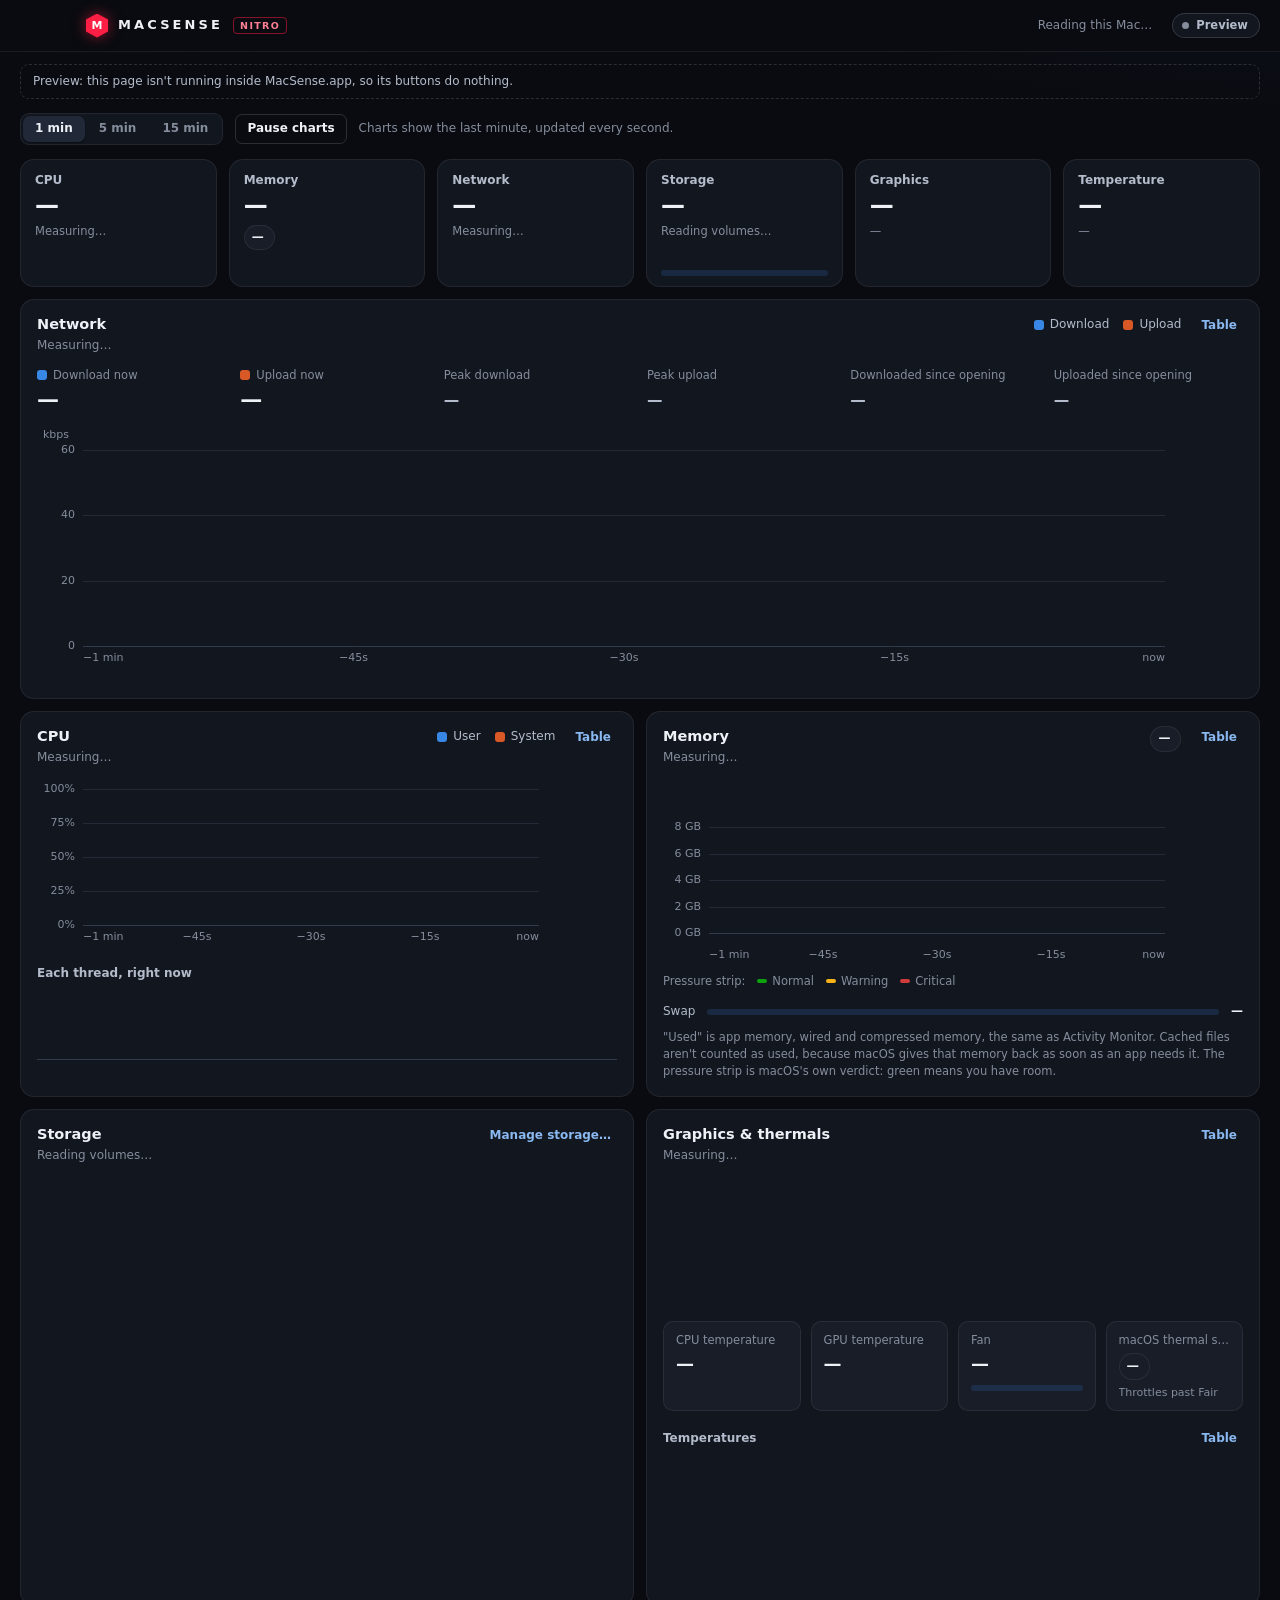
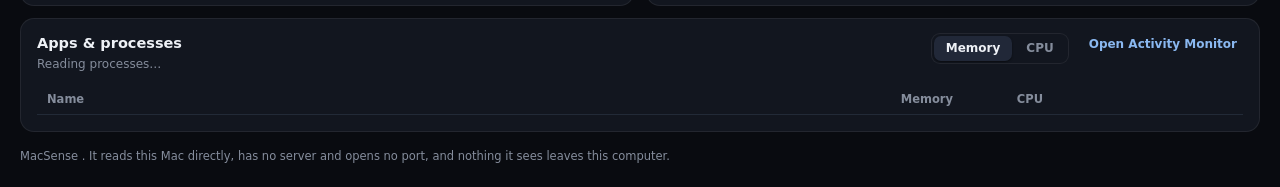
==== UI/index.html @ d36649ca "MacSense v2: native Mac app, no server Rebuilt after the v1 analysis on 2026-09-22.  - A native Swif" ====
<!doctype html>
<html lang="en">
<head>
<meta charset="utf-8">
<meta http-equiv="Content-Security-Policy" content="default-src 'none'; script-src 'self'; style-src 'self'; img-src 'self' data:; connect-src 'none'; base-uri 'none'; form-action 'none'">
<meta name="color-scheme" content="dark">
<title>MacSense</title>
<link rel="stylesheet" href="app.css">
</head>
<body>

<header class="titlebar">
  <div class="brand">
    <span class="brand-mark-wrap"><span class="brand-mark" aria-hidden="true">M</span></span>
    <span class="brand-name">MACSENSE</span>
    <span class="brand-chip">NITRO</span>
  </div>
  <div class="machine">
    <span class="machine-line" id="machine-line">Reading this Mac…</span>
    <span id="uptime"></span>
    <span class="live live-wait" id="live" role="status"><span class="live-dot" aria-hidden="true"></span><span id="live-text">Starting…</span></span>
  </div>
</header>

<div class="preview-banner" id="preview" hidden>Preview: this page isn't running inside MacSense.app, so its buttons do nothing.</div>

<nav class="controls" aria-label="Chart controls">
  <div class="segmented" role="radiogroup" aria-label="Time range">
    <button type="button" role="radio" data-range="60" aria-checked="true">1 min</button>
    <button type="button" role="radio" data-range="300" aria-checked="false">5 min</button>
    <button type="button" role="radio" data-range="900" aria-checked="false">15 min</button>
  </div>
  <button type="button" class="btn" id="pause" aria-pressed="false">Pause charts</button>
  <span class="controls-note" id="controls-note">Charts show the last minute, updated every second.</span>
</nav>

<section class="tiles" aria-label="Summary">
  <article class="tile">
    <h3 class="tile-label">CPU</h3>
    <p class="tile-value" id="kpi-cpu">—</p>
    <p class="tile-sub" id="kpi-cpu-sub">Measuring…</p>
    <canvas class="spark" id="spark-cpu" aria-hidden="true"></canvas>
  </article>
  <article class="tile">
    <h3 class="tile-label">Memory</h3>
    <p class="tile-value" id="kpi-mem">—</p>
    <span class="status" id="kpi-mem-sub">—</span>
    <canvas class="spark" id="spark-mem" aria-hidden="true"></canvas>
  </article>
  <article class="tile">
    <h3 class="tile-label">Network</h3>
    <p class="tile-value" id="kpi-net">—</p>
    <p class="tile-sub" id="kpi-net-sub">Measuring…</p>
    <canvas class="spark" id="spark-net" aria-hidden="true"></canvas>
  </article>
  <article class="tile">
    <h3 class="tile-label">Storage</h3>
    <p class="tile-value" id="kpi-disk">—</p>
    <p class="tile-sub" id="kpi-disk-sub">Reading volumes…</p>
    <div class="meter sm" id="kpi-disk-meter"><span></span></div>
  </article>
  <article class="tile">
    <h3 class="tile-label">Graphics</h3>
    <p class="tile-value" id="kpi-gpu">—</p>
    <p class="tile-sub" id="kpi-gpu-sub">—</p>
    <canvas class="spark" id="spark-gpu" aria-hidden="true"></canvas>
  </article>
  <article class="tile">
    <h3 class="tile-label">Temperature</h3>
    <p class="tile-value" id="kpi-temp">—</p>
    <p class="tile-sub" id="kpi-temp-sub">—</p>
    <canvas class="spark" id="spark-temp" aria-hidden="true"></canvas>
  </article>
</section>

<main class="grid">

  <article class="card wide" aria-labelledby="net-title">
    <header class="card-head">
      <div class="card-title">
        <h2 id="net-title">Network</h2>
        <p class="card-sub" id="net-sub">Measuring…</p>
      </div>
      <div class="legend" id="net-legend"></div>
      <button type="button" class="link" data-table-for="net" aria-pressed="false">Table</button>
    </header>
    <div class="stat-row">
      <div class="stat"><span class="stat-label"><span class="swatch" id="net-key-down"></span>Download now</span><span class="stat-value" id="net-down">—</span></div>
      <div class="stat"><span class="stat-label"><span class="swatch" id="net-key-up"></span>Upload now</span><span class="stat-value" id="net-up">—</span></div>
      <div class="stat"><span class="stat-label">Peak download</span><span class="stat-value sm" id="net-peak-down">—</span></div>
      <div class="stat"><span class="stat-label">Peak upload</span><span class="stat-value sm" id="net-peak-up">—</span></div>
      <div class="stat"><span class="stat-label">Downloaded since opening</span><span class="stat-value sm" id="net-total-down">—</span></div>
      <div class="stat"><span class="stat-label">Uploaded since opening</span><span class="stat-value sm" id="net-total-up">—</span></div>
    </div>
    <div class="chart" id="chart-net"></div>
    <div class="ifaces" id="net-ifaces"></div>
  </article>

  <article class="card" aria-labelledby="cpu-title">
    <header class="card-head">
      <div class="card-title">
        <h2 id="cpu-title">CPU</h2>
        <p class="card-sub" id="cpu-sub">Measuring…</p>
      </div>
      <div class="legend" id="cpu-legend"></div>
      <button type="button" class="link" data-table-for="cpu" aria-pressed="false">Table</button>
    </header>
    <div class="chart" id="chart-cpu"></div>
    <div class="section-head"><h3 class="section-label">Each thread, right now<span id="threads-note"></span></h3></div>
    <div class="threads" id="cpu-threads" role="list" aria-label="Load on each CPU thread"></div>
    <div class="thread-axis" id="cpu-thread-axis" aria-hidden="true"></div>
  </article>

  <article class="card" aria-labelledby="mem-title">
    <header class="card-head">
      <div class="card-title">
        <h2 id="mem-title">Memory</h2>
        <p class="card-sub" id="mem-sub">Measuring…</p>
      </div>
      <span class="status" id="mem-pressure">—</span>
      <button type="button" class="link" data-table-for="mem" aria-pressed="false">Table</button>
    </header>
    <div class="stack" id="mem-stack" role="img" aria-label="Memory breakdown"></div>
    <ul class="stack-legend" id="mem-legend"></ul>
    <div class="chart" id="chart-mem"></div>
    <div class="band-legend" aria-hidden="true">
      <span>Pressure strip:</span>
      <span><i id="band-good"></i>Normal</span>
      <span><i id="band-warning"></i>Warning</span>
      <span><i id="band-critical"></i>Critical</span>
    </div>
    <div class="swap-row">
      <span>Swap</span>
      <div class="meter sm" id="mem-swap-meter"><span></span></div>
      <span class="num" id="mem-swap-text">—</span>
    </div>
    <p class="explain">"Used" is app memory, wired and compressed memory, the same as Activity Monitor. Cached files aren't counted as used, because macOS gives that memory back as soon as an app needs it. The pressure strip is macOS's own verdict: green means you have room.</p>
  </article>

  <article class="card" aria-labelledby="storage-title">
    <header class="card-head">
      <div class="card-title">
        <h2 id="storage-title">Storage</h2>
        <p class="card-sub" id="storage-sub">Reading volumes…</p>
      </div>
      <button type="button" class="link" id="open-storage">Manage storage…</button>
    </header>
    <ul class="volumes" id="volumes"></ul>
  </article>

  <article class="card" aria-labelledby="gpu-title">
    <header class="card-head">
      <div class="card-title">
        <h2 id="gpu-title">Graphics &amp; thermals</h2>
        <p class="card-sub" id="gpu-sub">Measuring…</p>
      </div>
      <div class="legend" id="gpu-legend"></div>
      <button type="button" class="link" data-table-for="gpu" aria-pressed="false">Table</button>
    </header>
    <div class="chart" id="chart-gpu"></div>
    <div class="thermals">
      <div class="thermal" id="th-cpu"><div class="k">CPU temperature</div><div class="v">—</div><div class="s"></div></div>
      <div class="thermal" id="th-gpu"><div class="k">GPU temperature</div><div class="v">—</div><div class="s"></div></div>
      <div class="thermal" id="th-fan"><div class="k">Fan</div><div class="v">—</div><div class="meter sm"><span></span></div><div class="s"></div></div>
      <div class="thermal" id="th-state"><div class="k">macOS thermal state</div><div class="v"><span class="status" id="th-state-chip">—</span></div><div class="s">Throttles past Fair</div></div>
    </div>
    <div class="section-head">
      <h3 class="section-label">Temperatures</h3>
      <div class="legend" id="temp-legend"></div>
      <button type="button" class="link" data-table-for="temp" aria-pressed="false">Table</button>
    </div>
    <div class="chart" id="chart-temp"></div>
  </article>

  <article class="card wide" aria-labelledby="procs-title">
    <header class="card-head">
      <div class="card-title">
        <h2 id="procs-title">Apps &amp; processes</h2>
        <p class="card-sub" id="procs-sub">Reading processes…</p>
      </div>
      <div class="segmented" role="radiogroup" aria-label="Sort by">
        <button type="button" role="radio" data-sort="memory" aria-checked="true">Memory</button>
        <button type="button" role="radio" data-sort="cpu" aria-checked="false">CPU</button>
      </div>
      <button type="button" class="link" id="open-am">Open Activity Monitor</button>
    </header>
    <table class="procs">
      <colgroup><col><col class="c-mem"><col class="c-cpu"><col class="c-act"></colgroup>
      <thead><tr><th scope="col">Name</th><th scope="col" class="num">Memory</th><th scope="col" class="num">CPU</th><th scope="col" class="num"><span class="sr-only">Actions</span></th></tr></thead>
      <tbody id="procs-body"></tbody>
    </table>
  </article>

</main>

<footer class="footer">MacSense <span id="app-version"></span>. It reads this Mac directly, has no server and opens no port, and nothing it sees leaves this computer.</footer>

<dialog id="confirm" aria-labelledby="confirm-title" aria-describedby="confirm-body">
  <h2 id="confirm-title">Quit?</h2>
  <p id="confirm-body"></p>
  <div class="dialog-actions">
    <button type="button" class="btn" id="confirm-cancel">Cancel</button>
    <button type="button" class="btn primary" id="confirm-ok">Quit</button>
  </div>
</dialog>
<div class="toast" id="toast" role="status" aria-live="polite"></div>
<div class="tooltip" id="tooltip" role="tooltip" hidden></div>

<script src="charts.js"></script>
<script src="app.js"></script>
</body>
</html>
---- UI/app.css ----
/* MacSense, dark only. Series colours are the validated categorical slots 1–4 (checked against
   --surface: lightness, chroma, colour-blind separation and contrast all pass). Status colours are
   reserved for state and always come with an icon and a word. */
:root {
  color-scheme: dark;
  --page: #090b10;
  --surface: #12161f;
  --surface-2: #181d28;
  --surface-3: #212838;
  --border: rgba(255, 255, 255, 0.07);
  --border-strong: rgba(255, 255, 255, 0.14);
  --ink: #eef1f6;
  --ink-2: #b4bccb;
  --ink-3: #858d9c;
  --grid: #222a37;
  --axis: #323b4b;
  --series-1: #3987e5;
  --series-2: #d95926;
  --series-3: #199e70;
  --series-4: #c98500;
  --good: #0ca30c;
  --warning: #fab219;
  --serious: #ec835a;
  --critical: #d03b3b;
  --brand: #ff1e44;
  --link: #8ab8f0;
  --radius: 14px;
  --font: system-ui, -apple-system, "SF Pro Text", "Helvetica Neue", sans-serif;
  --mono: ui-monospace, "SF Mono", Menlo, monospace;
}

* { box-sizing: border-box; }
html, body { margin: 0; }
body {
  min-height: 100vh;
  background-color: var(--page);
  background-image:
    radial-gradient(1100px 420px at 8% -12%, rgba(255, 30, 68, 0.07), transparent 70%),
    radial-gradient(900px 380px at 100% -8%, rgba(57, 135, 229, 0.06), transparent 70%);
  background-repeat: no-repeat;
  color: var(--ink);
  font: 13px/1.45 var(--font);
  -webkit-font-smoothing: antialiased;
  -webkit-user-select: none;
  user-select: none;
  cursor: default;
}
h1, h2, h3, p { margin: 0; }
button { font: inherit; color: inherit; }
[hidden] { display: none !important; }
.sr-only { position: absolute; width: 1px; height: 1px; overflow: hidden; clip-path: inset(50%); white-space: nowrap; }

::-webkit-scrollbar { width: 11px; height: 11px; }
::-webkit-scrollbar-thumb { background: rgba(255, 255, 255, 0.13); border-radius: 10px; border: 3px solid var(--page); }
::-webkit-scrollbar-track { background: transparent; }

/* ---------------------------------------------------------------- title bar (window drag area) */
.titlebar {
  position: sticky;
  top: 0;
  z-index: 20;
  height: 52px;
  display: flex;
  align-items: center;
  justify-content: space-between;
  gap: 20px;
  padding: 0 20px 0 86px;              /* room for the traffic lights */
  background: var(--page);              /* opaque on purpose: a blurred header re-renders every frame */
  border-bottom: 1px solid var(--border);
}
.brand { display: flex; align-items: center; gap: 10px; flex: none; }
.brand-mark-wrap { filter: drop-shadow(0 0 7px rgba(255, 30, 68, 0.55)); }
.brand-mark {
  width: 22px;
  height: 24px;
  display: grid;
  place-items: center;
  background: var(--brand);
  color: #fff;
  font-weight: 800;
  font-size: 11px;
  clip-path: polygon(50% 0, 100% 25%, 100% 75%, 50% 100%, 0 75%, 0 25%);
}
.brand-name { font-weight: 800; font-size: 13px; letter-spacing: 0.24em; }
.brand-chip {
  font-size: 9.5px;
  font-weight: 700;
  letter-spacing: 0.14em;
  color: #ff8095;
  border: 1px solid rgba(255, 30, 68, 0.5);
  border-radius: 4px;
  padding: 1px 6px;
}
.machine {
  display: flex;
  align-items: center;
  gap: 10px;
  min-width: 0;
  color: var(--ink-3);
  font-size: 12px;
  white-space: nowrap;
}
.machine-line { overflow: hidden; text-overflow: ellipsis; min-width: 0; }
.live {
  display: inline-flex;
  align-items: center;
  gap: 7px;
  flex: none;
  padding: 3px 11px 3px 9px;
  border-radius: 999px;
  border: 1px solid var(--border-strong);
  background: var(--surface);
  color: var(--ink-2);
  font-size: 11.5px;
  font-weight: 600;
}
.live-dot { width: 7px; height: 7px; border-radius: 50%; background: var(--ink-3); }
/* No looping animation: a monitor shouldn't spend the CPU it's measuring. */
.live-good .live-dot { background: var(--good); box-shadow: 0 0 0 3px rgba(12, 163, 12, 0.18); }
.live-warning .live-dot { background: var(--warning); }
.live-paused .live-dot { background: var(--ink-3); }

/* ---------------------------------------------------------------- controls row */
.controls { display: flex; align-items: center; gap: 12px; padding: 14px 20px 2px; flex-wrap: wrap; }
.controls-note { color: var(--ink-3); font-size: 12px; }
.segmented {
  display: inline-flex;
  padding: 2px;
  gap: 2px;
  border-radius: 9px;
  background: var(--surface);
  border: 1px solid var(--border);
}
.segmented button {
  appearance: none;
  border: 0;
  background: transparent;
  color: var(--ink-3);
  font-weight: 600;
  font-size: 12px;
  padding: 4px 12px;
  border-radius: 7px;
  cursor: pointer;
}
.segmented button:hover { color: var(--ink-2); }
.segmented button[aria-checked="true"] { background: var(--surface-3); color: var(--ink); box-shadow: 0 1px 2px rgba(0, 0, 0, 0.45); }

.btn {
  appearance: none;
  display: inline-flex;
  align-items: center;
  gap: 6px;
  border: 1px solid var(--border-strong);
  border-radius: 7px;
  background: transparent;
  color: var(--ink);
  font-weight: 600;
  font-size: 12px;
  padding: 5px 11px;
  cursor: pointer;
  white-space: nowrap;
}
.btn:hover { background: rgba(255, 255, 255, 0.06); }
.btn:active { background: rgba(255, 255, 255, 0.1); }
.btn:disabled { opacity: 0.38; cursor: not-allowed; background: transparent; }
.btn.sm { padding: 3px 9px; font-size: 11.5px; }
.btn.danger { color: #ff9d9d; border-color: rgba(208, 59, 59, 0.55); }
.btn.danger:hover { background: rgba(208, 59, 59, 0.14); }
.btn.primary { background: var(--series-1); border-color: var(--series-1); color: #fff; }
.btn.primary:hover { background: #4a93ea; }
.btn.primary.danger { background: var(--critical); border-color: var(--critical); color: #fff; }
.btn.primary.danger:hover { background: #db4c4c; }
.btn svg { width: 13px; height: 13px; }
.link {
  appearance: none;
  border: 0;
  background: none;
  color: var(--link);
  font-weight: 600;
  font-size: 12px;
  padding: 3px 6px;
  border-radius: 6px;
  cursor: pointer;
  white-space: nowrap;
}
.link:hover { background: rgba(138, 184, 240, 0.1); }
:focus-visible { outline: 2px solid var(--series-1); outline-offset: 2px; }

.preview-banner {
  margin: 12px 20px 0;
  padding: 8px 12px;
  border: 1px dashed var(--border-strong);
  border-radius: 9px;
  color: var(--ink-2);
  font-size: 12px;
}

/* ---------------------------------------------------------------- summary tiles */
.tiles {
  display: grid;
  grid-template-columns: repeat(6, minmax(0, 1fr));
  gap: 12px;
  padding: 12px 20px;
}
.tile {
  position: relative;
  display: flex;
  flex-direction: column;
  min-width: 0;
  min-height: 112px;
  padding: 12px 14px 10px;
  background: var(--surface);
  border: 1px solid var(--border);
  border-radius: var(--radius);
}
.tile-label { font-size: 12px; font-weight: 600; color: var(--ink-2); }
.tile-value { margin-top: 3px; font-size: 24px; font-weight: 650; letter-spacing: -0.01em; line-height: 1.15; white-space: nowrap; }
.tile-value small { margin-left: 4px; font-size: 12.5px; font-weight: 500; color: var(--ink-3); letter-spacing: 0; }
.tile-sub { margin-top: 3px; font-size: 11.5px; color: var(--ink-3); white-space: nowrap; overflow: hidden; text-overflow: ellipsis; }
.tile .status { margin-top: 5px; align-self: flex-start; }
.spark { display: block; width: 100%; height: 26px; margin-top: auto; padding-top: 6px; }
.tile .meter { margin-top: auto; }

/* ---------------------------------------------------------------- cards */
.grid {
  display: grid;
  grid-template-columns: repeat(2, minmax(0, 1fr));
  gap: 12px;
  padding: 0 20px 12px;
}
.card {
  min-width: 0;
  padding: 14px 16px 16px;
  background: var(--surface);
  border: 1px solid var(--border);
  border-radius: var(--radius);
}
.card.wide { grid-column: 1 / -1; }
.card-head { display: flex; align-items: flex-start; gap: 14px; margin-bottom: 12px; }
.card-title { flex: 1; min-width: 0; }
.card h2 { font-size: 14.5px; font-weight: 650; }
.card-sub { margin-top: 2px; font-size: 12px; color: var(--ink-3); }
.section-head { display: flex; align-items: center; gap: 12px; margin: 16px 0 8px; }
.section-label { flex: 1; font-size: 12px; font-weight: 600; color: var(--ink-2); }
.section-label span { font-weight: 400; color: var(--ink-3); margin-left: 6px; }

.legend { display: flex; flex-wrap: wrap; align-items: center; gap: 14px; font-size: 12px; color: var(--ink-2); padding-top: 2px; }
.legend-item { display: inline-flex; align-items: center; gap: 6px; }
.swatch { display: inline-block; width: 10px; height: 10px; border-radius: 3px; flex: none; }
.swatch-free { background: var(--surface-3); box-shadow: inset 0 0 0 1px var(--border-strong); }
.key-line { display: inline-block; width: 14px; height: 2px; border-radius: 1px; flex: none; }

/* ---------------------------------------------------------------- charts */
.chart { position: relative; }
.chart canvas { display: block; border-radius: 6px; }
.chart canvas:focus { outline: none; }
.chart canvas:focus-visible { box-shadow: 0 0 0 2px var(--series-1); }
.chart-table { max-height: 280px; overflow: auto; }
table.data { width: 100%; border-collapse: collapse; font-size: 12px; font-variant-numeric: tabular-nums; }
table.data th {
  position: sticky;
  top: 0;
  background: var(--surface);
  padding: 5px 10px;
  text-align: right;
  font-weight: 600;
  color: var(--ink-3);
  border-bottom: 1px solid var(--grid);
}
table.data td { padding: 4px 10px; text-align: right; color: var(--ink-2); border-bottom: 1px solid rgba(255, 255, 255, 0.035); }
table.data th:first-child, table.data td:first-child { text-align: left; }

/* ---------------------------------------------------------------- stat rows */
.stat-row { display: grid; grid-template-columns: repeat(6, minmax(0, 1fr)); gap: 14px; margin: 2px 0 14px; }
.stat { display: flex; flex-direction: column; gap: 1px; min-width: 0; }
.stat-label { display: flex; align-items: center; gap: 6px; font-size: 11.5px; color: var(--ink-3); white-space: nowrap; }
.stat-value { font-size: 22px; font-weight: 650; white-space: nowrap; }
.stat-value.sm { font-size: 15.5px; font-weight: 600; color: var(--ink-2); padding-top: 5px; }

.ifaces { display: flex; flex-wrap: wrap; gap: 8px; margin-top: 12px; }
.iface {
  display: inline-flex;
  align-items: baseline;
  gap: 10px;
  padding: 6px 10px;
  border-radius: 8px;
  background: var(--surface-2);
  border: 1px solid var(--border);
  font-size: 12px;
}
.iface-name { font-weight: 600; }
.iface-meta { color: var(--ink-3); }
.iface-rate { color: var(--ink-2); font-variant-numeric: tabular-nums; }

/* ---------------------------------------------------------------- CPU threads */
.threads {
  display: flex;
  align-items: flex-end;
  gap: 6px;
  height: 70px;
  padding: 0 2px;
  border-bottom: 1px solid var(--axis);
}
.thread { flex: 1; height: 100%; display: flex; align-items: flex-end; justify-content: center; border-radius: 4px; }
.thread:focus-visible { outline-offset: 0; }
.thread-fill { width: 100%; max-width: 22px; min-height: 2px; background: var(--series-1); border-radius: 4px 4px 0 0; }
.thread:hover .thread-fill { background: #5a9cec; }
.thread-axis { display: flex; gap: 6px; padding: 4px 2px 0; font-size: 10.5px; color: var(--ink-3); font-variant-numeric: tabular-nums; }
.thread-axis span { flex: 1; text-align: center; }

/* ---------------------------------------------------------------- memory */
.stack { display: flex; gap: 2px; height: 14px; margin: 2px 0 10px; border-radius: 4px; overflow: hidden; }
.stack > span { display: block; height: 100%; min-width: 2px; flex: 0 1 0; }
.stack > span.free { background: var(--surface-3); }
.stack-legend {
  display: grid;
  grid-template-columns: repeat(auto-fill, minmax(160px, 1fr));
  gap: 6px 16px;
  margin: 0 0 14px;
  padding: 0;
  list-style: none;
  font-size: 12px;
}
.stack-legend li { display: flex; align-items: center; gap: 7px; color: var(--ink-2); min-width: 0; }
.stack-legend .v { margin-left: auto; color: var(--ink); font-weight: 600; font-variant-numeric: tabular-nums; }
.band-legend { display: flex; flex-wrap: wrap; gap: 12px; margin-top: 6px; font-size: 11.5px; color: var(--ink-3); }
.band-legend span { display: inline-flex; align-items: center; gap: 5px; }
.band-legend i { display: inline-block; width: 10px; height: 4px; border-radius: 2px; }
.swap-row { display: grid; grid-template-columns: auto 1fr auto; align-items: center; gap: 12px; margin-top: 14px; font-size: 12px; color: var(--ink-2); }
.swap-row .num { color: var(--ink); font-weight: 600; font-variant-numeric: tabular-nums; }
.explain { margin-top: 8px; font-size: 11.5px; color: var(--ink-3); line-height: 1.5; }

/* ---------------------------------------------------------------- status chip */
.status {
  display: inline-flex;
  align-items: center;
  gap: 6px;
  padding: 3px 10px 3px 7px;
  border-radius: 999px;
  background: var(--surface-2);
  border: 1px solid var(--border);
  color: var(--ink);
  font-size: 12px;
  font-weight: 600;
  white-space: nowrap;
}
.status svg { width: 14px; height: 14px; flex: none; }
.tone-good svg { color: var(--good); }
.tone-warning svg { color: var(--warning); }
.tone-serious svg { color: var(--serious); }
.tone-critical svg { color: var(--critical); }

/* ---------------------------------------------------------------- meters (track = lighter step of the fill) */
.meter { height: 8px; border-radius: 4px; background: rgba(57, 135, 229, 0.17); overflow: hidden; }
.meter > span { display: block; height: 100%; width: 0; border-radius: 4px; background: var(--series-1); }
.meter.sm { height: 6px; }
.meter.warn { background: rgba(250, 178, 25, 0.17); }
.meter.warn > span { background: var(--warning); }
.meter.crit { background: rgba(208, 59, 59, 0.2); }
.meter.crit > span { background: var(--critical); }

/* ---------------------------------------------------------------- storage */
.volumes { display: flex; flex-direction: column; gap: 10px; margin: 0; padding: 0; list-style: none; }
.volume {
  display: grid;
  grid-template-columns: 34px minmax(0, 1fr) auto;
  gap: 6px 12px;
  align-items: center;
  padding: 12px 14px;
  border-radius: 11px;
  background: var(--surface-2);
  border: 1px solid var(--border);
}
.volume-icon { grid-row: 1 / span 3; align-self: start; width: 34px; height: 34px; color: var(--ink-2); }
.volume-name { font-size: 13.5px; font-weight: 650; overflow: hidden; text-overflow: ellipsis; white-space: nowrap; }
.volume-kind { font-size: 12px; color: var(--ink-3); overflow: hidden; text-overflow: ellipsis; white-space: nowrap; }
.volume-pct { grid-column: 3; grid-row: 1 / span 2; font-size: 18px; font-weight: 650; text-align: right; }
.volume-pct small { display: block; font-size: 11px; font-weight: 500; color: var(--ink-3); }
.volume .meter { grid-column: 2 / 4; }
.volume-foot { grid-column: 2 / 4; display: flex; align-items: center; justify-content: space-between; gap: 10px; font-size: 12px; color: var(--ink-2); }
.volume-actions { display: flex; gap: 6px; flex: none; }
.volume .status { justify-self: start; }

/* ---------------------------------------------------------------- graphics & thermals */
.thermals { display: grid; grid-template-columns: repeat(4, minmax(0, 1fr)); gap: 10px; margin: 14px 0 4px; }
.thermal { min-width: 0; padding: 10px 12px; border-radius: 10px; background: var(--surface-2); border: 1px solid var(--border); }
.thermal .k { font-size: 11.5px; color: var(--ink-3); white-space: nowrap; overflow: hidden; text-overflow: ellipsis; }
.thermal .v { margin-top: 3px; font-size: 18px; font-weight: 650; white-space: nowrap; }
.thermal .v .status { font-size: 12.5px; }
.thermal .s { margin-top: 5px; font-size: 11px; color: var(--ink-3); overflow: hidden; text-overflow: ellipsis; white-space: nowrap; }
.thermal .meter { margin-top: 7px; }

/* ---------------------------------------------------------------- processes */
table.procs { width: 100%; border-collapse: collapse; table-layout: fixed; font-size: 12.5px; }
.procs th {
  padding: 6px 10px;
  text-align: left;
  font-size: 11.5px;
  font-weight: 600;
  color: var(--ink-3);
  border-bottom: 1px solid var(--grid);
}
.procs th.num, .procs td.num { text-align: right; font-variant-numeric: tabular-nums; }
.procs td { padding: 7px 10px; border-bottom: 1px solid rgba(255, 255, 255, 0.035); vertical-align: middle; }
.procs tbody tr:hover td { background: rgba(255, 255, 255, 0.025); }
.procs col.c-mem { width: 230px; }
.procs col.c-cpu { width: 90px; }
.procs col.c-act { width: 190px; }
.p-name { display: flex; align-items: center; gap: 10px; min-width: 0; }
.p-icon { width: 22px; height: 22px; flex: none; }
.p-glyph {
  display: grid;
  place-items: center;
  width: 22px;
  height: 22px;
  flex: none;
  border-radius: 6px;
  background: var(--surface-3);
  color: var(--ink-3);
  font: 700 9px var(--mono);
}
.p-text { display: flex; flex-direction: column; min-width: 0; }
.p-title, .p-detail { overflow: hidden; text-overflow: ellipsis; white-space: nowrap; -webkit-user-select: text; user-select: text; }
.p-title { font-weight: 600; }
.p-detail { font-size: 11px; color: var(--ink-3); }
.p-badge { margin-left: 6px; font-size: 10px; font-weight: 600; color: var(--ink-3); border: 1px solid var(--border-strong); border-radius: 4px; padding: 0 5px; }
.p-mem { display: flex; align-items: center; justify-content: flex-end; gap: 10px; }
.p-bar { width: 96px; height: 6px; flex: none; border-radius: 3px; background: rgba(57, 135, 229, 0.15); overflow: hidden; }
.p-bar > span { display: block; height: 100%; border-radius: 3px; background: var(--series-1); }
.p-mem .num { min-width: 64px; text-align: right; }
.p-actions { display: flex; justify-content: flex-end; gap: 6px; }
.p-lock { display: inline-flex; align-items: center; gap: 5px; color: var(--ink-3); font-size: 11.5px; }
.p-lock svg { width: 12px; height: 12px; }

.footer { padding: 4px 20px 22px; color: var(--ink-3); font-size: 11.5px; }

/* ---------------------------------------------------------------- overlays */
.tooltip {
  position: fixed;
  z-index: 50;
  min-width: 150px;
  padding: 8px 11px 7px;
  pointer-events: none;
  background: #1d2330;
  border: 1px solid var(--border-strong);
  border-radius: 10px;
  box-shadow: 0 14px 34px rgba(0, 0, 0, 0.5);
  font-size: 12px;
}
.tt-time { margin-bottom: 4px; font-size: 11px; color: var(--ink-3); font-variant-numeric: tabular-nums; white-space: nowrap; }
.tt-row { display: flex; align-items: center; gap: 8px; line-height: 1.75; white-space: nowrap; }
.tt-value { font-weight: 650; color: var(--ink); font-variant-numeric: tabular-nums; }
.tt-label { color: var(--ink-2); }

dialog {
  width: min(430px, calc(100vw - 40px));
  padding: 20px 22px 16px;
  background: var(--surface-2);
  color: var(--ink);
  border: 1px solid var(--border-strong);
  border-radius: 14px;
  box-shadow: 0 26px 70px rgba(0, 0, 0, 0.6);
}
dialog::backdrop { background: rgba(4, 6, 10, 0.55); -webkit-backdrop-filter: blur(3px); backdrop-filter: blur(3px); }
dialog h2 { font-size: 15px; font-weight: 650; margin-bottom: 8px; }
dialog p { color: var(--ink-2); line-height: 1.55; margin-bottom: 18px; }
.dialog-actions { display: flex; justify-content: flex-end; gap: 8px; }

.toast {
  position: fixed;
  right: 20px;
  bottom: 20px;
  z-index: 60;
  display: flex;
  align-items: flex-start;
  gap: 9px;
  max-width: 400px;
  padding: 11px 14px;
  background: #1d2330;
  border: 1px solid var(--border-strong);
  border-radius: 12px;
  box-shadow: 0 16px 40px rgba(0, 0, 0, 0.5);
  font-size: 12.5px;
  opacity: 0;
  transform: translateY(14px);
  pointer-events: none;
  transition: opacity 0.22s ease, transform 0.22s ease;
}
.toast.show { opacity: 1; transform: none; }
.toast svg { width: 16px; height: 16px; flex: none; margin-top: 1px; }

/* ---------------------------------------------------------------- narrow windows */
@media (max-width: 1240px) {
  .tiles { grid-template-columns: repeat(3, minmax(0, 1fr)); }
  .stat-row { grid-template-columns: repeat(3, minmax(0, 1fr)); }
}
@media (max-width: 1060px) {
  .grid { grid-template-columns: minmax(0, 1fr); }
  .thermals { grid-template-columns: repeat(2, minmax(0, 1fr)); }
  .procs col.c-act { width: 150px; }
  .p-bar { display: none; }
}
@media (prefers-reduced-motion: reduce) {
  *, *::before, *::after { transition: none !important; animation: none !important; }
}
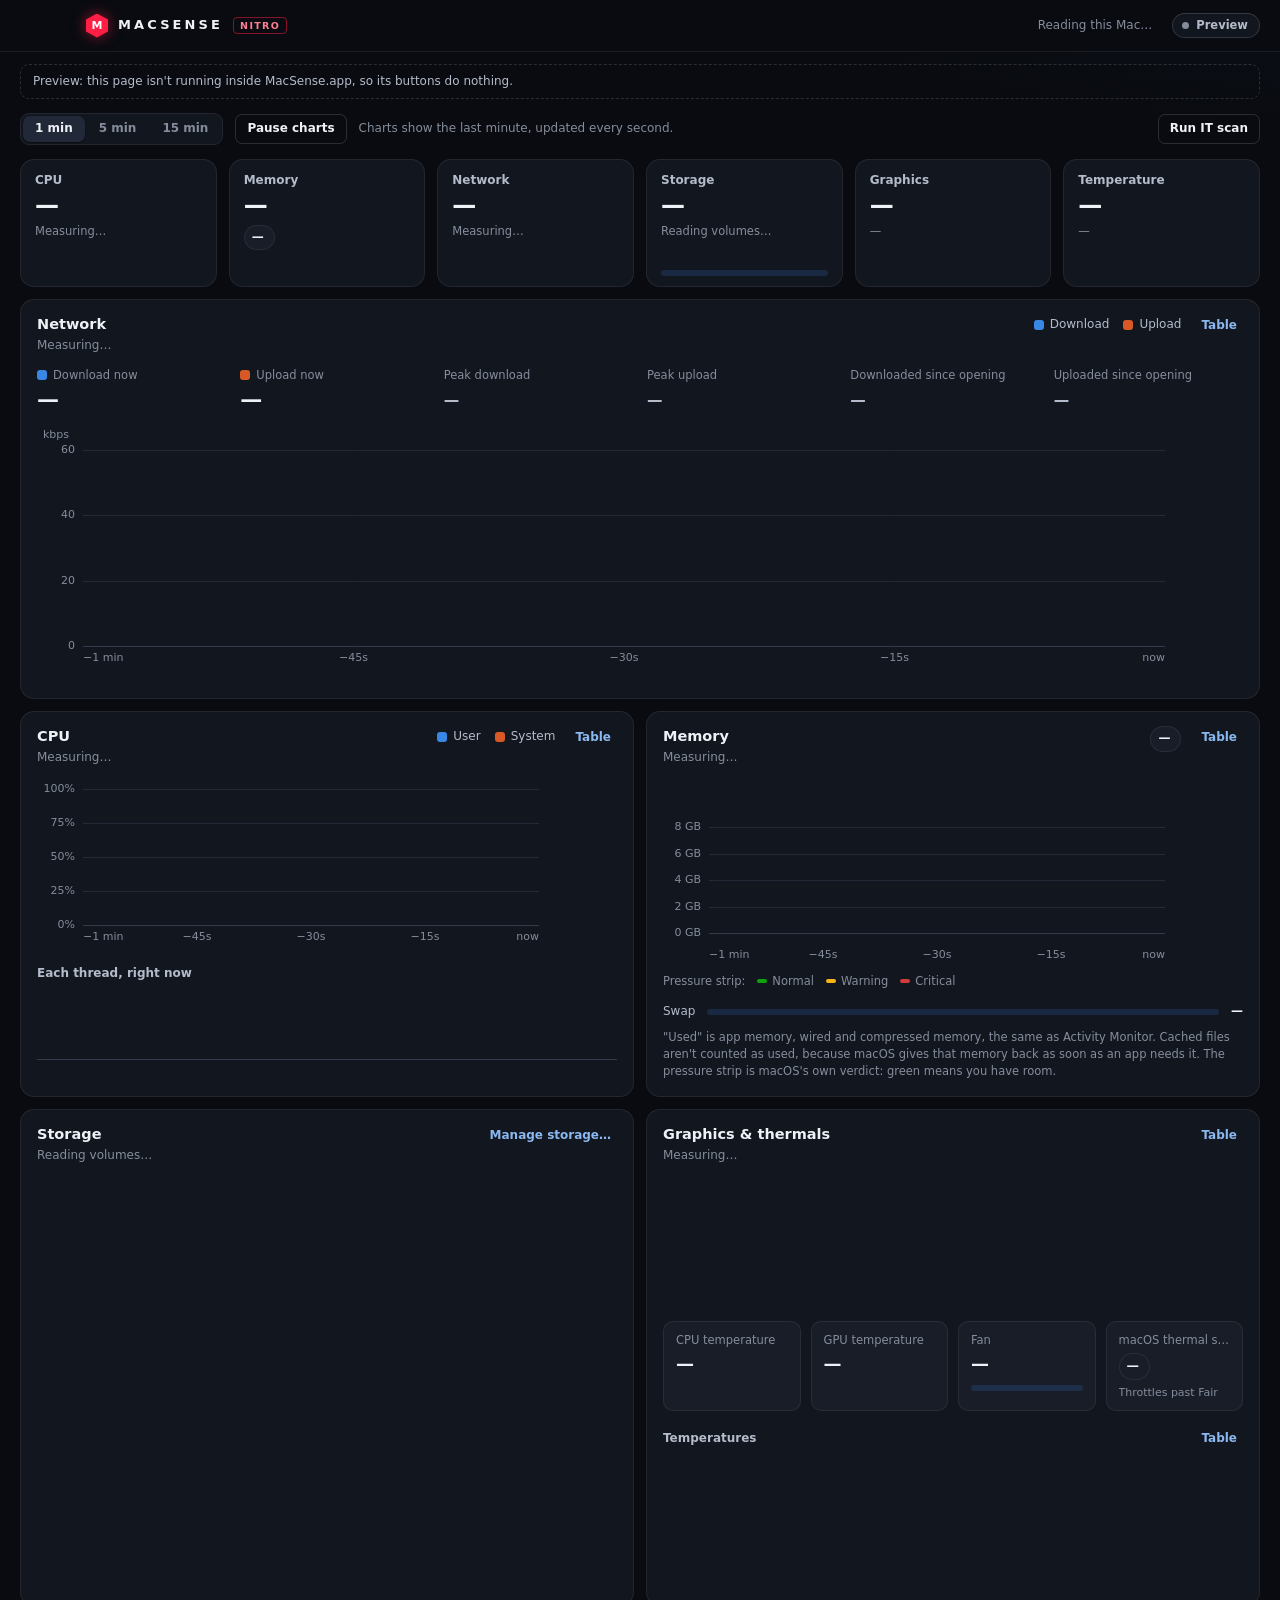
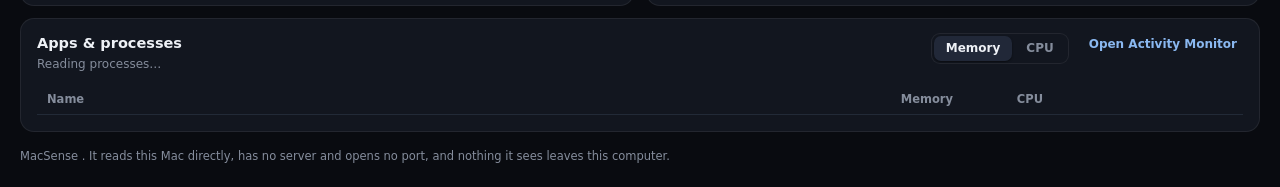
==== commit f6a06cbd: "MacSense v2.1: draggable window, IT scan, PDF report, Jamf package - The window drags again. The web" ====
--- a/UI/index.html
+++ b/UI/index.html
@@ -32,6 +32,7 @@
   </div>
   <button type="button" class="btn" id="pause" aria-pressed="false">Pause charts</button>
   <span class="controls-note" id="controls-note">Charts show the last minute, updated every second.</span>
+  <button type="button" class="btn scan-btn" id="run-scan">Run IT scan</button>
 </nav>
 
 <section class="tiles" aria-label="Summary">
@@ -203,6 +204,31 @@
     <button type="button" class="btn primary" id="confirm-ok">Quit</button>
   </div>
 </dialog>
+<dialog id="it-report" class="report-dialog" aria-labelledby="it-title">
+  <header class="rd-head">
+    <div>
+      <h2 id="it-title">IT health report</h2>
+      <p class="rd-sub" id="it-sub">Scanning this Mac…</p>
+    </div>
+    <button type="button" class="btn" id="it-close">Close</button>
+  </header>
+  <div class="rd-summary" id="it-summary"></div>
+  <div class="rd-body" id="it-body">
+    <div class="rd-loading" id="it-loading">
+      <div class="rd-bar"><span></span></div>
+      <p id="it-loading-text">Checking hardware, security, restarts and crash reports. This takes about 20 seconds.</p>
+    </div>
+    <div id="it-sections"></div>
+  </div>
+  <footer class="rd-foot">
+    <p class="rd-privacy">Collects hardware, health and security settings only: no apps in use, files or browsing. Nothing leaves this Mac unless you send it.</p>
+    <div class="rd-actions">
+      <button type="button" class="btn" id="it-json" disabled>Save data</button>
+      <button type="button" class="btn" id="it-email" disabled>Email to IT</button>
+      <button type="button" class="btn primary" id="it-pdf" disabled>Save PDF</button>
+    </div>
+  </footer>
+</dialog>
 <div class="toast" id="toast" role="status" aria-live="polite"></div>
 <div class="tooltip" id="tooltip" role="tooltip" hidden></div>
 
--- a/UI/app.css
+++ b/UI/app.css
@@ -461,7 +461,7 @@
   border-radius: 14px;
   box-shadow: 0 26px 70px rgba(0, 0, 0, 0.6);
 }
-dialog::backdrop { background: rgba(4, 6, 10, 0.55); -webkit-backdrop-filter: blur(3px); backdrop-filter: blur(3px); }
+dialog::backdrop { background: rgba(4, 6, 10, 0.6); }   /* no blur: it re-renders everything behind it every frame */
 dialog h2 { font-size: 15px; font-weight: 650; margin-bottom: 8px; }
 dialog p { color: var(--ink-2); line-height: 1.55; margin-bottom: 18px; }
 .dialog-actions { display: flex; justify-content: flex-end; gap: 8px; }
@@ -489,6 +489,49 @@
 .toast.show { opacity: 1; transform: none; }
 .toast svg { width: 16px; height: 16px; flex: none; margin-top: 1px; }
 
+/* ---------------------------------------------------------------- IT report */
+.scan-btn { margin-left: auto; }
+dialog.report-dialog {
+  width: min(1000px, calc(100vw - 48px));
+  height: min(880px, calc(100vh - 48px));   /* a real height, so the scrolling body gets the space */
+  max-height: none;
+  padding: 0;
+  display: none;
+  flex-direction: column;
+  overflow: hidden;
+}
+dialog.report-dialog[open] { display: flex; }
+.rd-head { display: flex; align-items: flex-start; justify-content: space-between; gap: 16px; padding: 18px 22px 12px; border-bottom: 1px solid var(--border); }
+.rd-head h2 { font-size: 17px; margin: 0 0 3px; }
+.rd-sub { margin: 0 !important; color: var(--ink-3); font-size: 12px; }
+.rd-summary { display: flex; gap: 10px; padding: 12px 22px; flex-wrap: wrap; }
+.rd-summary:empty { display: none; }
+.rd-count { display: inline-flex; align-items: center; gap: 7px; padding: 6px 12px 6px 9px; border-radius: 9px; background: var(--surface); border: 1px solid var(--border); font-size: 12.5px; }
+.rd-count strong { font-size: 16px; }
+.rd-count svg { width: 15px; height: 15px; }
+.rd-body { overflow: auto; padding: 4px 22px 16px; flex: 1 1 auto; min-height: 0; }
+.rd-loading { padding: 40px 0; text-align: center; color: var(--ink-2); }
+.rd-loading p { margin: 14px auto 0 !important; max-width: 420px; }
+.rd-bar { width: 260px; height: 4px; margin: 0 auto; border-radius: 2px; background: rgba(57, 135, 229, 0.18); overflow: hidden; }
+.rd-bar span { display: block; width: 35%; height: 100%; background: var(--series-1); border-radius: 2px; animation: rd-slide 1.2s ease-in-out infinite; }
+@keyframes rd-slide { 0% { transform: translateX(-100%); } 100% { transform: translateX(290%); } }
+.rd-section { margin-top: 14px; }
+.rd-section h3 { font-size: 12px; font-weight: 700; color: var(--ink-2); text-transform: none; margin: 0 0 6px; }
+.rd-row { display: grid; grid-template-columns: 150px 210px minmax(0, 1fr); gap: 12px; align-items: start; padding: 9px 12px; border-radius: 9px; background: var(--surface); border: 1px solid var(--border); margin-bottom: 6px; }
+.rd-row.critical { border-color: rgba(208, 59, 59, 0.45); }
+.rd-row.warning { border-color: rgba(250, 178, 25, 0.35); }
+.rd-row .status { justify-self: start; font-size: 11.5px; }
+.rd-title { font-weight: 600; font-size: 12.5px; padding-top: 3px; }
+.rd-value { font-weight: 650; font-size: 13px; padding-top: 2px; -webkit-user-select: text; user-select: text; }
+.rd-detail { color: var(--ink-3); font-size: 12px; margin-top: 3px; white-space: pre-line; -webkit-user-select: text; user-select: text; }
+.rd-fix { margin-top: 6px; padding: 5px 9px; border-left: 2px solid var(--warning); background: rgba(250, 178, 25, 0.06); font-size: 12px; color: var(--ink); border-radius: 0 6px 6px 0; }
+.rd-row.critical .rd-fix { border-left-color: var(--critical); background: rgba(208, 59, 59, 0.07); }
+.rd-unlock { margin-top: 8px; }
+.tone-info svg, .tone-locked svg { color: var(--ink-3); }
+.rd-foot { display: flex; align-items: center; justify-content: space-between; gap: 16px; padding: 12px 22px 16px; border-top: 1px solid var(--border); }
+.rd-privacy { margin: 0 !important; color: var(--ink-3); font-size: 11.5px; max-width: 460px; }
+.rd-actions { display: flex; gap: 8px; flex: none; }
+
 /* ---------------------------------------------------------------- narrow windows */
 @media (max-width: 1240px) {
   .tiles { grid-template-columns: repeat(3, minmax(0, 1fr)); }
